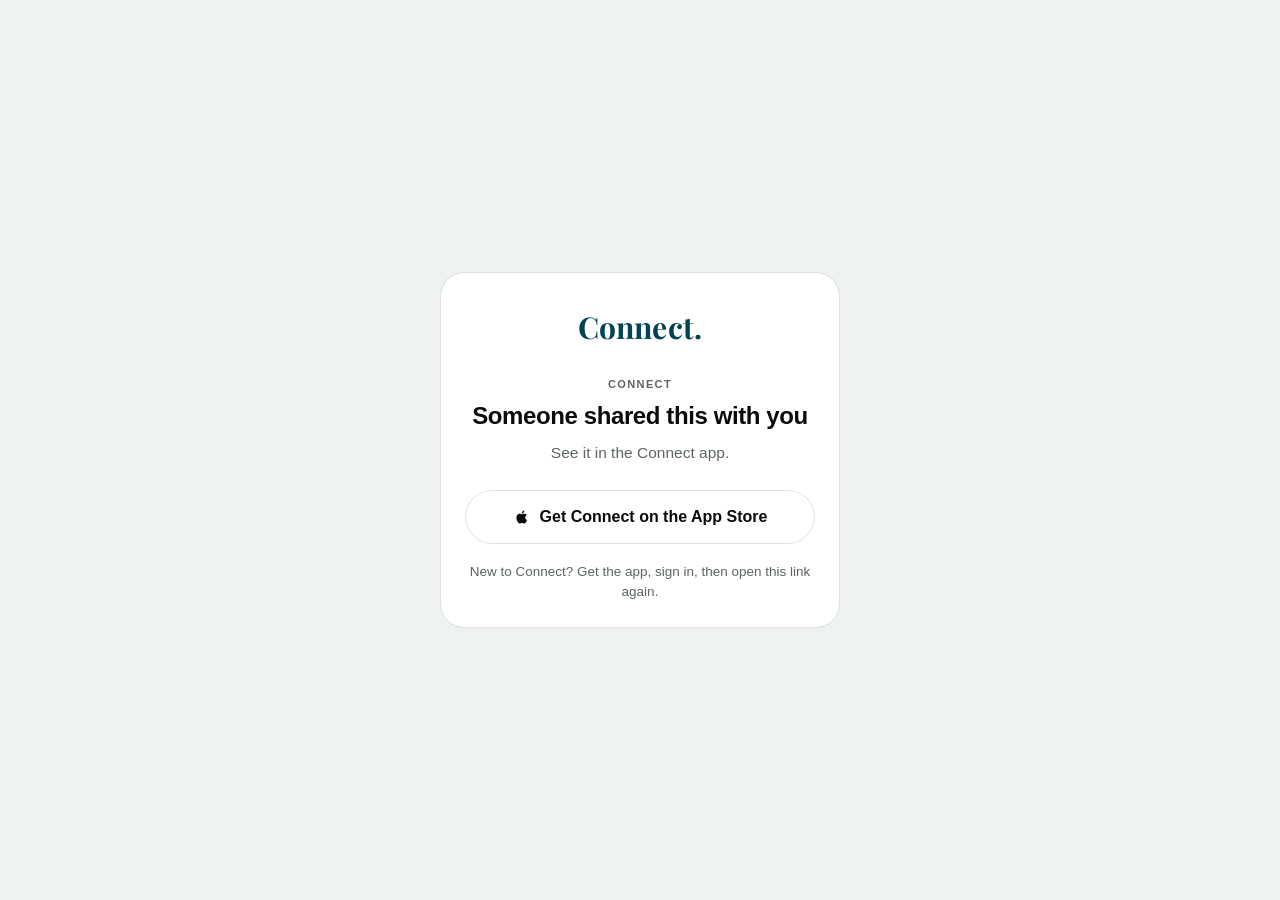
==== open/index.html @ 67c931b4 "Add open/: landing page for shared Connect links Profile QR codes and 'Share link' from the app poin" ====
<!doctype html>
<html lang="en">
<head>
<meta charset="utf-8">
<meta name="viewport" content="width=device-width, initial-scale=1, viewport-fit=cover">
<title>Connect, For Real</title>
<meta name="description" content="Someone shared this with you on Connect. Open it in the app, or get Connect on the App Store.">
<meta name="theme-color" content="#004455">
<meta name="robots" content="noindex">
<meta property="og:site_name" content="Connect, For Real">
<meta property="og:title" content="See this on Connect">
<meta property="og:description" content="Open it in Connect, or get the app on the App Store.">
<meta property="og:image" content="https://mahdisaiah.github.io/connect/images/logo.png">
<meta property="og:type" content="website">
<meta name="twitter:card" content="summary">
<meta name="apple-itunes-app" content="app-id=6782110379">
<link rel="icon" href="../images/logo.png" type="image/png">
<link rel="preconnect" href="https://fonts.googleapis.com">
<link rel="preconnect" href="https://fonts.gstatic.com" crossorigin>
<link href="https://fonts.googleapis.com/css2?family=Playfair+Display:wght@700&display=swap" rel="stylesheet">
<style>
  :root {
    --teal: #004455;
    --ink: #0b0b0c;
    --muted: #5d6466;
    --paper: #ffffff;
    --ground: #eef2f2;
    --line: rgba(0, 0, 0, 0.12);
    --button-ink: #ffffff;
  }
  @media (prefers-color-scheme: dark) {
    :root {
      --ink: #f2f4f4;
      --muted: #9aa3a5;
      --paper: #121618;
      --ground: #070a0b;
      --line: rgba(255, 255, 255, 0.14);
    }
  }
  * { box-sizing: border-box; }
  html { -webkit-text-size-adjust: 100%; }
  body {
    margin: 0;
    min-height: 100vh;
    min-height: 100dvh;
    display: flex;
    align-items: center;
    justify-content: center;
    padding: max(24px, env(safe-area-inset-top)) 16px max(24px, env(safe-area-inset-bottom));
    background: var(--ground);
    color: var(--ink);
    font-family: -apple-system, BlinkMacSystemFont, "Segoe UI", Roboto, Helvetica, Arial, sans-serif;
    line-height: 1.5;
  }
  .card {
    width: 100%;
    max-width: 400px;
    background: var(--paper);
    border: 1.2px solid var(--line);
    border-radius: 24px;
    padding: 32px 24px 24px;
    text-align: center;
  }
  .wordmark {
    font-family: "Playfair Display", Georgia, serif;
    font-weight: 700;
    font-size: 30px;
    letter-spacing: 0.2px;
    color: var(--teal);
    margin: 0 0 26px;
  }
  @media (prefers-color-scheme: dark) {
    .wordmark { color: #7fb7c4; }
  }
  .kind {
    font-size: 11px;
    font-weight: 800;
    letter-spacing: 1.4px;
    text-transform: uppercase;
    color: var(--muted);
    margin: 0 0 8px;
  }
  h1 {
    font-size: 24px;
    font-weight: 800;
    letter-spacing: -0.4px;
    line-height: 1.25;
    margin: 0 0 10px;
    overflow-wrap: anywhere;
  }
  .lead { margin: 0 0 26px; color: var(--muted); font-size: 15.5px; }
  .btn {
    display: flex;
    align-items: center;
    justify-content: center;
    gap: 9px;
    width: 100%;
    min-height: 54px;
    border-radius: 999px;
    font-size: 16px;
    font-weight: 800;
    text-decoration: none;
    border: 1.2px solid var(--line);
    color: var(--ink);
    background: transparent;
  }
  .btn + .btn { margin-top: 10px; }
  .btn.primary { background: var(--teal); border-color: var(--teal); color: var(--button-ink); }
  .btn svg { width: 18px; height: 18px; flex: none; }
  .hint { margin: 18px 0 0; font-size: 13.5px; color: var(--muted); }
  .hint[hidden] { display: none; }
  footer { margin-top: 22px; font-size: 12.5px; color: var(--muted); }
  footer a { color: inherit; }
</style>
</head>
<body>
<main class="card">
  <p class="wordmark">Connect.</p>
  <p class="kind" id="kind">Connect</p>
  <h1 id="title">Someone shared this with you</h1>
  <p class="lead" id="lead">See it in the Connect app.</p>

  <a class="btn primary" id="open" href="connect://">
    <span id="openLabel">Open in Connect</span>
  </a>
  <a class="btn" id="store" href="https://apps.apple.com/app/id6782110379">
    <svg viewBox="0 0 24 24" aria-hidden="true"><path fill="currentColor" d="M16.37 12.6c-.02-2.2 1.8-3.27 1.88-3.32-1.03-1.5-2.62-1.7-3.18-1.73-1.35-.14-2.64.8-3.33.8-.69 0-1.74-.78-2.87-.76-1.47.02-2.83.86-3.59 2.18-1.53 2.66-.39 6.59 1.1 8.75.73 1.05 1.6 2.24 2.73 2.2 1.1-.05 1.51-.71 2.84-.71 1.32 0 1.7.71 2.86.69 1.18-.02 1.93-1.07 2.65-2.13.84-1.22 1.18-2.4 1.2-2.46-.03-.01-2.3-.88-2.33-3.5zM14.2 6.13c.6-.73 1.01-1.75.9-2.76-.87.04-1.92.58-2.54 1.31-.56.64-1.05 1.67-.92 2.66.97.08 1.96-.49 2.56-1.21z"/></svg>
    <span id="storeLabel">Get Connect on the App Store</span>
  </a>
  <p class="hint" id="hint">New to Connect? Get the app, sign in, then open this link again.</p>
  <p class="hint" id="android" hidden>Connect for Android is coming soon on Google Play.</p>
</main>

<script>
(function () {
  // Flip to true once the Play Store listing is live.
  var PLAY_LIVE = false;
  var PLAY_URL = "https://play.google.com/store/apps/details?id=com.getconnect.app";

  var fr = /^fr\b/i.test(navigator.language || "");
  var text = fr ? {
    kindProfile: "Profil",
    kindPost: "Publication",
    profileTitle: "{name} est sur Connect",
    profileLead: "Ouvre son profil dans l'app pour le suivre et lui écrire.",
    postTitle: "On t'a partagé une publication",
    postLead: "Ouvre-la dans Connect pour la voir, réagir et commenter.",
    plainTitle: "On t'a partagé quelque chose",
    plainLead: "Ouvre-le dans l'app Connect.",
    open: "Ouvrir dans Connect",
    store: "Télécharger Connect sur l'App Store",
    play: "Télécharger Connect sur Google Play",
    hint: "Nouveau sur Connect ? Télécharge l'app, connecte-toi, puis rouvre ce lien.",
    android: "Connect arrive bientôt sur Google Play."
  } : {
    kindProfile: "Profile",
    kindPost: "Post",
    profileTitle: "{name} is on Connect",
    profileLead: "Open their profile in the app to follow and message them.",
    postTitle: "Someone shared a post with you",
    postLead: "Open it in Connect to see it, react and comment.",
    plainTitle: "Someone shared this with you",
    plainLead: "See it in the Connect app.",
    open: "Open in Connect",
    store: "Get Connect on the App Store",
    play: "Get Connect on Google Play",
    hint: "New to Connect? Get the app, sign in, then open this link again.",
    android: "Connect for Android is coming soon on Google Play."
  };
  if (fr) document.documentElement.lang = "fr";

  var q = new URLSearchParams(location.search);
  var username = (q.get("u") || "").replace(/^@/, "").trim();
  var userId = (q.get("id") || "").trim();
  var postId = (q.get("p") || "").trim();
  var uuid = /^[0-9a-f]{8}-[0-9a-f]{4}-[0-9a-f]{4}-[0-9a-f]{4}-[0-9a-f]{12}$/i;
  var handle = /^[A-Za-z0-9._]{1,40}$/;

  var $ = function (id) { return document.getElementById(id); };
  var deep = null;

  if (uuid.test(postId)) {
    deep = "connect://post?id=" + encodeURIComponent(postId);
    $("kind").textContent = text.kindPost;
    $("title").textContent = text.postTitle;
    $("lead").textContent = text.postLead;
  } else if (handle.test(username) || uuid.test(userId)) {
    deep = handle.test(username)
      ? "connect://profile?username=" + encodeURIComponent(username)
      : "connect://profile?userId=" + encodeURIComponent(userId);
    $("kind").textContent = text.kindProfile;
    $("title").textContent = text.profileTitle.replace(
      "{name}", handle.test(username) ? "@" + username : (fr ? "Quelqu'un" : "Someone"));
    $("lead").textContent = text.profileLead;
  } else {
    $("kind").textContent = "Connect";
    $("title").textContent = text.plainTitle;
    $("lead").textContent = text.plainLead;
  }

  $("openLabel").textContent = text.open;
  $("storeLabel").textContent = text.store;
  $("hint").textContent = text.hint;
  $("android").textContent = text.android;
  document.title = $("title").textContent + " · Connect";

  if (deep) {
    $("open").setAttribute("href", deep);
  } else {
    $("open").remove();
  }

  var isAndroid = /android/i.test(navigator.userAgent || "");
  if (isAndroid) {
    if (PLAY_LIVE) {
      $("store").setAttribute("href", PLAY_URL);
      $("storeLabel").textContent = text.play;
      $("store").querySelector("svg").remove();
    } else {
      $("store").remove();
      $("hint").hidden = true;
      $("android").hidden = false;
    }
  }
})();
</script>
</body>
</html>
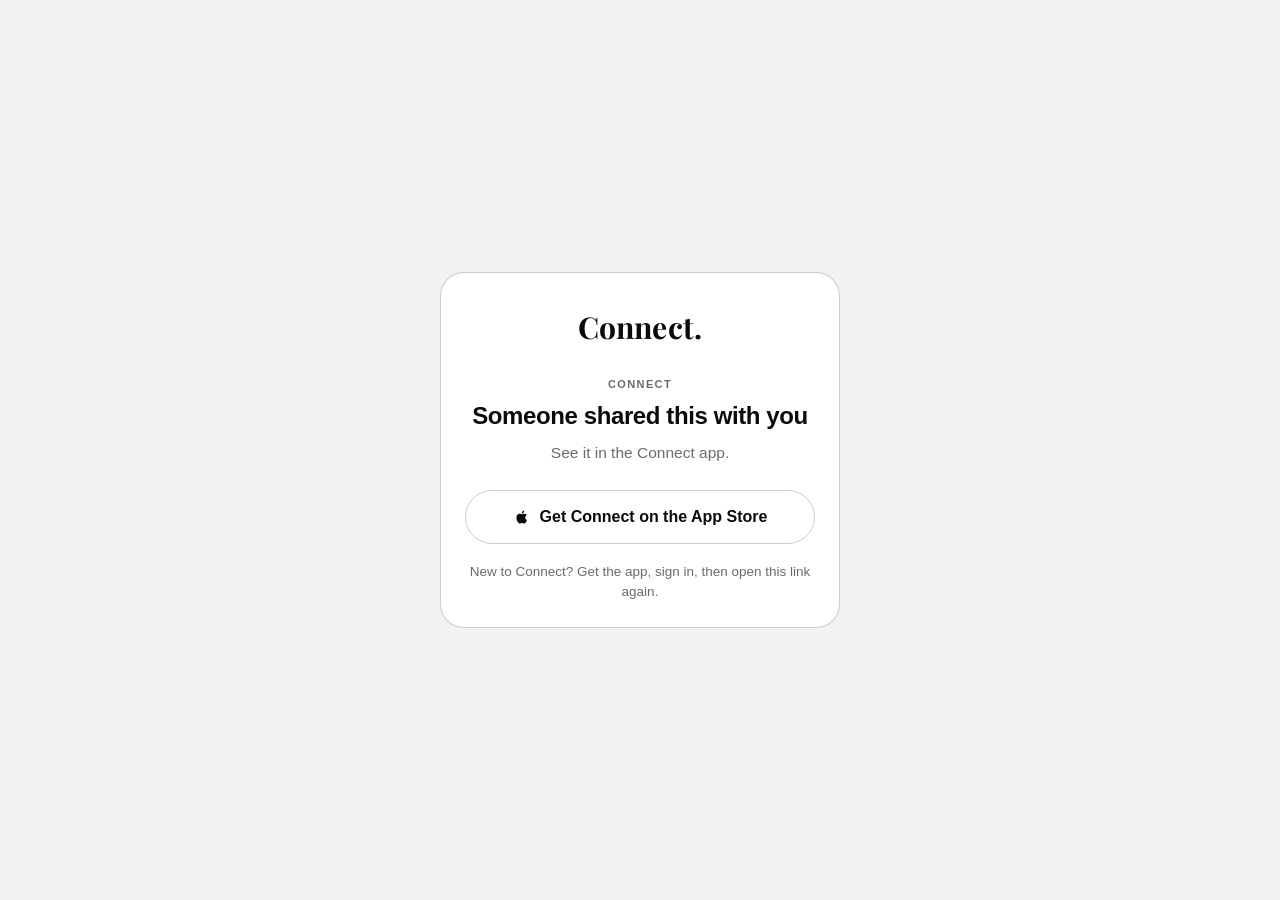
==== commit 4027e2e3: "open/: black, white and grey like the app Co-Authored-By: Claude Opus 5.5 <noreply@anthropic.com>" ====
--- a/open/index.html
+++ b/open/index.html
@@ -5,7 +5,7 @@
 <meta name="viewport" content="width=device-width, initial-scale=1, viewport-fit=cover">
 <title>Connect, For Real</title>
 <meta name="description" content="Someone shared this with you on Connect. Open it in the app, or get Connect on the App Store.">
-<meta name="theme-color" content="#004455">
+<meta name="theme-color" content="#000000">
 <meta name="robots" content="noindex">
 <meta property="og:site_name" content="Connect, For Real">
 <meta property="og:title" content="See this on Connect">
@@ -20,21 +20,23 @@
 <link href="https://fonts.googleapis.com/css2?family=Playfair+Display:wght@700&display=swap" rel="stylesheet">
 <style>
   :root {
-    --teal: #004455;
     --ink: #0b0b0c;
-    --muted: #5d6466;
+    --muted: #6b6b6b;
     --paper: #ffffff;
-    --ground: #eef2f2;
-    --line: rgba(0, 0, 0, 0.12);
-    --button-ink: #ffffff;
+    --ground: #f2f2f2;
+    --line: rgba(0, 0, 0, 0.20);
+    --solid: #0b0b0c;
+    --on-solid: #ffffff;
   }
   @media (prefers-color-scheme: dark) {
     :root {
-      --ink: #f2f4f4;
-      --muted: #9aa3a5;
-      --paper: #121618;
-      --ground: #070a0b;
-      --line: rgba(255, 255, 255, 0.14);
+      --ink: #f2f2f2;
+      --muted: #9a9a9a;
+      --paper: #141414;
+      --ground: #000000;
+      --line: rgba(255, 255, 255, 0.20);
+      --solid: #f2f2f2;
+      --on-solid: #0b0b0c;
     }
   }
   * { box-sizing: border-box; }
@@ -66,11 +68,8 @@
     font-weight: 700;
     font-size: 30px;
     letter-spacing: 0.2px;
-    color: var(--teal);
+    color: var(--ink);
     margin: 0 0 26px;
-  }
-  @media (prefers-color-scheme: dark) {
-    .wordmark { color: #7fb7c4; }
   }
   .kind {
     font-size: 11px;
@@ -105,7 +104,7 @@
     background: transparent;
   }
   .btn + .btn { margin-top: 10px; }
-  .btn.primary { background: var(--teal); border-color: var(--teal); color: var(--button-ink); }
+  .btn.primary { background: var(--solid); border-color: var(--solid); color: var(--on-solid); }
   .btn svg { width: 18px; height: 18px; flex: none; }
   .hint { margin: 18px 0 0; font-size: 13.5px; color: var(--muted); }
   .hint[hidden] { display: none; }
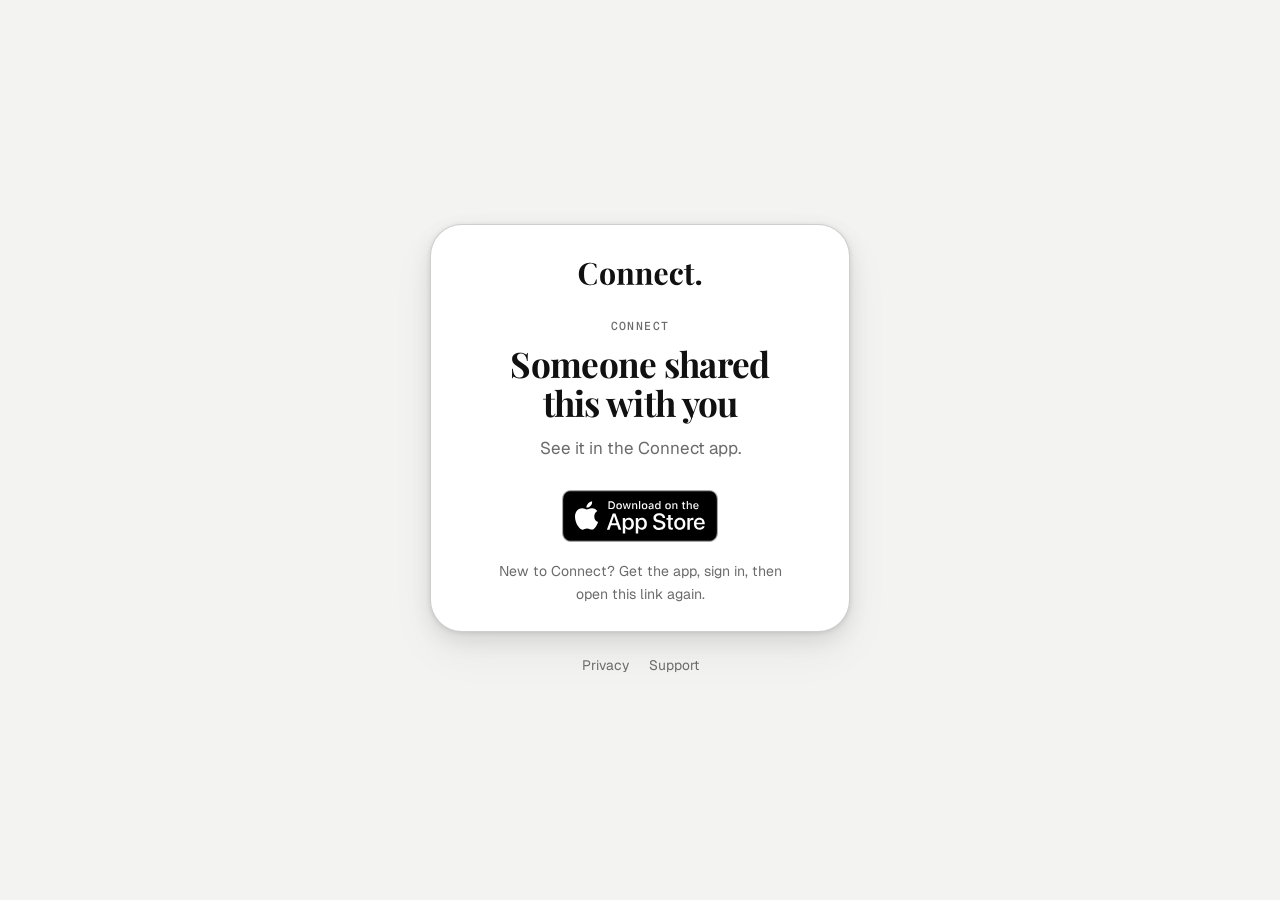
==== commit 9d6d6def: "Redesign privacy, support and shared-link pages in the Connect site style Same tokens, type and part" ====
--- a/open/index.html
+++ b/open/index.html
@@ -5,7 +5,8 @@
 <meta name="viewport" content="width=device-width, initial-scale=1, viewport-fit=cover">
 <title>Connect, For Real</title>
 <meta name="description" content="Someone shared this with you on Connect. Open it in the app, or get Connect on the App Store.">
-<meta name="theme-color" content="#000000">
+<meta name="theme-color" content="#F3F3F2" media="(prefers-color-scheme: light)">
+<meta name="theme-color" content="#0A0A0A" media="(prefers-color-scheme: dark)">
 <meta name="robots" content="noindex">
 <meta property="og:site_name" content="Connect, For Real">
 <meta property="og:title" content="See this on Connect">
@@ -14,120 +15,28 @@
 <meta property="og:type" content="website">
 <meta name="twitter:card" content="summary">
 <meta name="apple-itunes-app" content="app-id=6782110379">
-<link rel="icon" href="../images/logo.png" type="image/png">
+<link rel="icon" href="../assets/favicon.svg" type="image/svg+xml">
+<link rel="apple-touch-icon" href="../images/logo.png">
 <link rel="preconnect" href="https://fonts.googleapis.com">
 <link rel="preconnect" href="https://fonts.gstatic.com" crossorigin>
-<link href="https://fonts.googleapis.com/css2?family=Playfair+Display:wght@700&display=swap" rel="stylesheet">
-<style>
-  :root {
-    --ink: #0b0b0c;
-    --muted: #6b6b6b;
-    --paper: #ffffff;
-    --ground: #f2f2f2;
-    --line: rgba(0, 0, 0, 0.20);
-    --solid: #0b0b0c;
-    --on-solid: #ffffff;
-  }
-  @media (prefers-color-scheme: dark) {
-    :root {
-      --ink: #f2f2f2;
-      --muted: #9a9a9a;
-      --paper: #141414;
-      --ground: #000000;
-      --line: rgba(255, 255, 255, 0.20);
-      --solid: #f2f2f2;
-      --on-solid: #0b0b0c;
-    }
-  }
-  * { box-sizing: border-box; }
-  html { -webkit-text-size-adjust: 100%; }
-  body {
-    margin: 0;
-    min-height: 100vh;
-    min-height: 100dvh;
-    display: flex;
-    align-items: center;
-    justify-content: center;
-    padding: max(24px, env(safe-area-inset-top)) 16px max(24px, env(safe-area-inset-bottom));
-    background: var(--ground);
-    color: var(--ink);
-    font-family: -apple-system, BlinkMacSystemFont, "Segoe UI", Roboto, Helvetica, Arial, sans-serif;
-    line-height: 1.5;
-  }
-  .card {
-    width: 100%;
-    max-width: 400px;
-    background: var(--paper);
-    border: 1.2px solid var(--line);
-    border-radius: 24px;
-    padding: 32px 24px 24px;
-    text-align: center;
-  }
-  .wordmark {
-    font-family: "Playfair Display", Georgia, serif;
-    font-weight: 700;
-    font-size: 30px;
-    letter-spacing: 0.2px;
-    color: var(--ink);
-    margin: 0 0 26px;
-  }
-  .kind {
-    font-size: 11px;
-    font-weight: 800;
-    letter-spacing: 1.4px;
-    text-transform: uppercase;
-    color: var(--muted);
-    margin: 0 0 8px;
-  }
-  h1 {
-    font-size: 24px;
-    font-weight: 800;
-    letter-spacing: -0.4px;
-    line-height: 1.25;
-    margin: 0 0 10px;
-    overflow-wrap: anywhere;
-  }
-  .lead { margin: 0 0 26px; color: var(--muted); font-size: 15.5px; }
-  .btn {
-    display: flex;
-    align-items: center;
-    justify-content: center;
-    gap: 9px;
-    width: 100%;
-    min-height: 54px;
-    border-radius: 999px;
-    font-size: 16px;
-    font-weight: 800;
-    text-decoration: none;
-    border: 1.2px solid var(--line);
-    color: var(--ink);
-    background: transparent;
-  }
-  .btn + .btn { margin-top: 10px; }
-  .btn.primary { background: var(--solid); border-color: var(--solid); color: var(--on-solid); }
-  .btn svg { width: 18px; height: 18px; flex: none; }
-  .hint { margin: 18px 0 0; font-size: 13.5px; color: var(--muted); }
-  .hint[hidden] { display: none; }
-  footer { margin-top: 22px; font-size: 12.5px; color: var(--muted); }
-  footer a { color: inherit; }
-</style>
+<link href="https://fonts.googleapis.com/css2?family=Geist:wght@400;500;600&family=Geist+Mono:wght@400;500&family=Playfair+Display:ital,wght@0,700;1,700&display=swap" rel="stylesheet">
+<link rel="stylesheet" href="../assets/connect.css">
 </head>
 <body>
-<main class="card">
-  <p class="wordmark">Connect.</p>
-  <p class="kind" id="kind">Connect</p>
-  <h1 id="title">Someone shared this with you</h1>
-  <p class="lead" id="lead">See it in the Connect app.</p>
-
-  <a class="btn primary" id="open" href="connect://">
-    <span id="openLabel">Open in Connect</span>
-  </a>
-  <a class="btn" id="store" href="https://apps.apple.com/app/id6782110379">
-    <svg viewBox="0 0 24 24" aria-hidden="true"><path fill="currentColor" d="M16.37 12.6c-.02-2.2 1.8-3.27 1.88-3.32-1.03-1.5-2.62-1.7-3.18-1.73-1.35-.14-2.64.8-3.33.8-.69 0-1.74-.78-2.87-.76-1.47.02-2.83.86-3.59 2.18-1.53 2.66-.39 6.59 1.1 8.75.73 1.05 1.6 2.24 2.73 2.2 1.1-.05 1.51-.71 2.84-.71 1.32 0 1.7.71 2.86.69 1.18-.02 1.93-1.07 2.65-2.13.84-1.22 1.18-2.4 1.2-2.46-.03-.01-2.3-.88-2.33-3.5zM14.2 6.13c.6-.73 1.01-1.75.9-2.76-.87.04-1.92.58-2.54 1.31-.56.64-1.05 1.67-.92 2.66.97.08 1.96-.49 2.56-1.21z"/></svg>
-    <span id="storeLabel">Get Connect on the App Store</span>
-  </a>
-  <p class="hint" id="hint">New to Connect? Get the app, sign in, then open this link again.</p>
-  <p class="hint" id="android" hidden>Connect for Android is coming soon on Google Play.</p>
+<main class="share">
+  <div class="share__card">
+    <a class="share__wm" href="https://getconnectapp.github.io/" aria-label="Connect"><svg viewBox="0 0 4150.5 856"><use href="../assets/sprite.svg#wm"/></svg></a>
+    <p class="label share__kind" id="kind">Connect</p>
+    <h1 id="title">Someone shared this with you</h1>
+    <p class="share__lead" id="lead">See it in the Connect app.</p>
+    <div class="share__acts">
+      <a class="btn btn--ink" id="open" href="connect://"><span id="openLabel">Open in Connect</span></a>
+      <a class="badge" id="store" href="https://apps.apple.com/app/id6782110379"><img data-badge src="../assets/appstore-black-en-us.svg" alt="Download on the App Store" width="156" height="52"></a>
+    </div>
+    <p class="share__hint" id="hint">New to Connect? Get the app, sign in, then open this link again.</p>
+    <p class="share__hint" id="android" hidden>Connect for Android is coming soon on Google Play.</p>
+  </div>
+  <nav class="share__foot" aria-label="Legal"><a href="../privacy.html" id="privacy">Privacy</a><a href="../support.html" id="support">Support</a></nav>
 </main>
 
 <script>
@@ -166,7 +75,7 @@
     hint: "New to Connect? Get the app, sign in, then open this link again.",
     android: "Connect for Android is coming soon on Google Play."
   };
-  if (fr) document.documentElement.lang = "fr";
+  document.documentElement.lang = fr ? "fr" : "en";
 
   var q = new URLSearchParams(location.search);
   var username = (q.get("u") || "").replace(/^@/, "").trim();
@@ -198,10 +107,9 @@
   }
 
   $("openLabel").textContent = text.open;
-  $("storeLabel").textContent = text.store;
   $("hint").textContent = text.hint;
   $("android").textContent = text.android;
-  document.title = $("title").textContent + " · Connect";
+  document.title = $("title").textContent;
 
   if (deep) {
     $("open").setAttribute("href", deep);
@@ -213,14 +121,25 @@
   if (isAndroid) {
     if (PLAY_LIVE) {
       $("store").setAttribute("href", PLAY_URL);
-      $("storeLabel").textContent = text.play;
-      $("store").querySelector("svg").remove();
+      $("store").className = "btn btn--lg";
+      $("store").textContent = text.play;
     } else {
       $("store").remove();
       $("hint").hidden = true;
       $("android").hidden = false;
     }
   }
+  var dark = window.matchMedia("(prefers-color-scheme: dark)");
+  function badge() {
+    var img = document.querySelector("[data-badge]");
+    if (!img) return;
+    img.src = "../assets/appstore-" + (dark.matches ? "white" : "black") + "-" + (fr ? "fr-fr" : "en-us") + ".svg";
+    img.alt = text.store;
+  }
+  badge();
+  if (dark.addEventListener) dark.addEventListener("change", badge);
+  $("privacy").textContent = fr ? "Confidentialité" : "Privacy";
+  $("support").textContent = fr ? "Aide" : "Support";
 })();
 </script>
 </body>
--- a/assets/connect.css
+++ b/assets/connect.css
@@ -0,0 +1,166 @@
+/* Connect, For Real · legal, support and shared-link pages.
+   Same tokens, type and parts as getconnectapp.github.io. */
+:root {
+  --ground: #F3F3F2; --card: #FFFFFF; --ink: #111111; --ink-2: #2E2E2E;
+  --muted: #6B6B6B; --faint: #A3A3A3;
+  --line: rgba(17,17,17,.20); --line-soft: rgba(17,17,17,.08);
+  --inverse: #111111; --on-inverse: #FAFAFA;
+  --glass: rgba(255,255,255,.70); --glass-edge: rgba(255,255,255,.78);
+  --shadow: 0 1px 5px rgba(0,0,0,.11), 0 8px 22px rgba(0,0,0,.09), 0 20px 46px rgba(0,0,0,.05);
+  --f-display: "Playfair Display", "Didot", "Bodoni 72", Georgia, serif;
+  --f-body: "Geist", system-ui, -apple-system, "Segoe UI", Roboto, sans-serif;
+  --f-mono: "Geist Mono", ui-monospace, "SF Mono", Menlo, monospace;
+  --ease: cubic-bezier(.2,.8,.2,1);
+  color-scheme: light;
+}
+@media (prefers-color-scheme: dark) {
+  :root {
+    --ground: #0A0A0A; --card: #161616; --ink: #F1F1F1; --ink-2: #D6D6D6;
+    --muted: #9A9A9A; --faint: #5E5E5E;
+    --line: rgba(255,255,255,.18); --line-soft: rgba(255,255,255,.07);
+    --inverse: #F1F1F1; --on-inverse: #111111;
+    --glass: rgba(30,30,30,.66); --glass-edge: rgba(255,255,255,.10);
+    --shadow: 0 1px 5px rgba(0,0,0,.5), 0 8px 22px rgba(0,0,0,.35), 0 20px 46px rgba(0,0,0,.25);
+    color-scheme: dark;
+  }
+}
+
+*, *::before, *::after { box-sizing: border-box; }
+html { overflow-x: clip; -webkit-text-size-adjust: 100%; scroll-behavior: smooth; }
+body { margin: 0; background: var(--ground); color: var(--ink); font-family: var(--f-body); font-size: 1.0625rem; line-height: 1.6; -webkit-font-smoothing: antialiased; }
+h1, h2, h3, p { margin: 0; }
+h1, h2, h3 { text-wrap: balance; }
+p, li { text-wrap: pretty; }
+a { color: inherit; }
+ul { list-style: none; margin: 0; padding: 0; }
+button { font: inherit; color: inherit; background: none; border: 0; padding: 0; cursor: pointer; }
+:focus-visible { outline: 2px solid var(--ink); outline-offset: 3px; border-radius: 12px; }
+::selection { background: var(--ink); color: var(--ground); }
+svg.i { width: 1em; height: 1em; flex: none; fill: currentColor; }
+.wrap { max-width: 1240px; margin-inline: auto; padding-inline: clamp(16px, 4vw, 40px); }
+.label { font-family: var(--f-mono); font-size: .72rem; letter-spacing: .12em; text-transform: uppercase; color: var(--muted); font-weight: 500; }
+.display { font-family: var(--f-display); font-weight: 700; letter-spacing: -.022em; line-height: 1.02; }
+.display em { font-style: italic; }
+[hidden] { display: none !important; }
+section, h2 { scroll-margin-top: 100px; }
+
+/* nav */
+.nav { position: fixed; z-index: 50; left: 0; right: 0; top: calc(env(safe-area-inset-top, 0px) + 14px); padding-inline: 12px; pointer-events: none; transition: transform .5s var(--ease); }
+.nav.is-hidden { transform: translateY(calc(-100% - 70px)); }
+.nav__bar { pointer-events: auto; max-width: 1120px; margin-inline: auto; height: 56px; border-radius: 28px; display: flex; align-items: center; gap: 6px; padding: 0 8px 0 22px;
+  background: var(--glass); -webkit-backdrop-filter: blur(18px) saturate(1.5); backdrop-filter: blur(18px) saturate(1.5); border: 1px solid var(--glass-edge); box-shadow: var(--shadow); }
+.wm { display: flex; align-items: center; color: var(--ink); margin-right: auto; }
+.wm svg { height: 21px; width: auto; fill: currentColor; }
+.nav__links { display: flex; gap: 2px; }
+.nav__links a { font-size: .92rem; text-decoration: none; color: var(--muted); padding: 8px 13px; border-radius: 18px; transition: color .2s, background .2s; }
+.nav__links a:hover, .nav__links a[aria-current="page"] { color: var(--ink); background: var(--line-soft); }
+.seg { position: relative; display: inline-grid; grid-auto-flow: column; grid-auto-columns: 1fr; background: var(--line-soft); border-radius: 999px; padding: 3px; }
+.seg__pill { position: absolute; top: 3px; bottom: 3px; left: 3px; width: calc((100% - 6px) / 2); border-radius: 999px; background: var(--inverse); transition: transform .32s var(--ease); }
+.seg button { position: relative; z-index: 1; padding: 6px 12px; font-size: .8rem; font-weight: 500; color: var(--muted); transition: color .25s; border-radius: 999px; }
+.seg button[aria-pressed="true"] { color: var(--on-inverse); }
+.btn { display: inline-flex; align-items: center; justify-content: center; gap: 10px; text-decoration: none; border-radius: 999px; font-weight: 500; white-space: nowrap; transition: background .2s, border-color .2s; border: 1.2px solid var(--line); }
+.btn:hover { border-color: var(--ink); }
+.btn--ink { background: var(--inverse); color: var(--on-inverse); border-color: var(--inverse); }
+.btn--sm { height: 40px; padding: 0 18px; font-size: .9rem; }
+.btn--lg { height: 54px; padding: 0 24px; font-size: 1rem; }
+.btn svg.i { width: 18px; height: 18px; }
+.badge { display: inline-flex; border-radius: 12px; }
+.badge img { height: 52px; width: auto; display: block; }
+
+/* page hero */
+.hero { padding-top: calc(env(safe-area-inset-top, 0px) + 150px); padding-bottom: clamp(40px, 6vw, 72px); display: flex; flex-direction: column; gap: 20px; }
+.hero h1 { font-size: clamp(3rem, 7vw, 6rem); }
+.hero .lead { font-size: 1.18rem; line-height: 1.55; color: var(--ink-2); max-width: 46ch; }
+.updated { display: inline-flex; align-self: flex-start; align-items: center; gap: 8px; padding: 7px 14px; border-radius: 999px; border: 1.2px solid var(--line); font-size: .88rem; color: var(--ink-2); }
+.updated::before { content: ""; width: 6px; height: 6px; transform: rotate(45deg); background: var(--ink); }
+
+/* reading layout with an index */
+.doc { display: grid; grid-template-columns: 240px minmax(0, 1fr); gap: clamp(32px, 6vw, 88px); align-items: start; padding-bottom: clamp(80px, 10vw, 140px); }
+.toc { position: sticky; top: 100px; display: flex; flex-direction: column; gap: 14px; }
+.toc ol { list-style: none; margin: 0; padding: 0; display: flex; flex-direction: column; border-left: 1.2px solid var(--line-soft); }
+.toc a { display: block; padding: 6px 0 6px 16px; margin-left: -1.2px; border-left: 1.2px solid transparent; font-size: .9rem; line-height: 1.35; color: var(--muted); text-decoration: none; transition: color .2s, border-color .2s; }
+.toc a:hover { color: var(--ink); }
+.toc a.is-on { color: var(--ink); border-left-color: var(--ink); font-weight: 500; }
+.toc__m { display: none; }
+.prose { max-width: 70ch; display: flex; flex-direction: column; gap: clamp(44px, 6vw, 64px); }
+.prose section { display: flex; flex-direction: column; gap: 14px; }
+.prose h2 { font-family: var(--f-display); font-weight: 700; font-size: clamp(1.7rem, 2.8vw, 2.3rem); line-height: 1.1; letter-spacing: -.02em; margin-bottom: 4px; }
+.prose p { color: var(--ink-2); }
+.prose ul { display: flex; flex-direction: column; gap: 10px; margin-top: 4px; }
+.prose li { position: relative; padding-left: 24px; color: var(--ink-2); }
+.prose li::before { content: ""; position: absolute; left: 2px; top: .66em; width: 6px; height: 6px; transform: rotate(45deg); background: var(--ink); }
+.prose li b { color: var(--ink); font-weight: 600; }
+.prose a { text-decoration-thickness: 1.2px; text-underline-offset: 3px; }
+.short { background: var(--card); border: 1.2px solid var(--line); border-radius: 24px; padding: clamp(22px, 3.4vw, 36px); box-shadow: var(--shadow); }
+.short h2 { font-size: clamp(1.5rem, 2.4vw, 1.9rem); }
+
+/* support */
+.help { padding-bottom: clamp(80px, 10vw, 140px); display: flex; flex-direction: column; gap: 16px; }
+.contact { display: grid; grid-template-columns: minmax(0, 1fr) auto; gap: 28px; align-items: end; padding: clamp(26px, 5vw, 56px); border-radius: 36px; background: var(--card); border: 1.2px solid var(--line); box-shadow: var(--shadow); }
+.contact h2 { font-family: var(--f-display); font-size: clamp(2rem, 4vw, 3.2rem); line-height: 1.05; letter-spacing: -.02em; }
+.contact p { color: var(--muted); margin-top: 12px; max-width: 46ch; }
+.contact__cta { display: flex; flex-direction: column; align-items: flex-end; gap: 10px; }
+.mail { display: inline-flex; align-items: center; gap: 4px; padding: 4px 4px 4px 16px; border-radius: 999px; border: 1.2px solid var(--line); font-size: .92rem; color: var(--ink-2); }
+.mail button { width: 36px; height: 36px; border-radius: 50%; display: grid; place-items: center; transition: background .2s; }
+.mail button:hover { background: var(--line-soft); }
+.mail .i { width: 16px; height: 16px; }
+.mail .i--ok { display: none; }
+.mail.is-copied .i--copy { display: none; }
+.mail.is-copied .i--ok { display: block; }
+.topics { display: grid; grid-template-columns: repeat(2, minmax(0, 1fr)); gap: 16px; }
+.topic { background: var(--card); border: 1.2px solid var(--line); border-radius: 24px; padding: clamp(22px, 3vw, 32px); display: flex; flex-direction: column; gap: 12px; }
+.topic__ico { width: 44px; height: 44px; border-radius: 14px; background: var(--line-soft); display: grid; place-items: center; }
+.topic__ico .i { width: 22px; height: 22px; }
+.topic h2 { font-family: var(--f-display); font-size: 1.6rem; line-height: 1.12; letter-spacing: -.015em; }
+.topic p { color: var(--muted); }
+.topic ul { display: flex; flex-direction: column; gap: 9px; }
+.topic li { position: relative; padding-left: 22px; color: var(--ink-2); font-size: .98rem; line-height: 1.5; }
+.topic li::before { content: ""; position: absolute; left: 2px; top: .62em; width: 6px; height: 6px; transform: rotate(45deg); background: var(--ink); }
+.topic li b { color: var(--ink); font-weight: 600; }
+.topic--wide { grid-column: 1 / -1; flex-direction: row; align-items: center; justify-content: space-between; gap: 20px; flex-wrap: wrap; }
+.topic--wide > div { display: flex; flex-direction: column; gap: 8px; }
+
+/* footer */
+footer { border-top: 1.2px solid var(--line); }
+.foot { display: flex; justify-content: space-between; gap: 18px 24px; flex-wrap: wrap; padding-block: 28px calc(48px + env(safe-area-inset-bottom, 0px)); color: var(--muted); font-size: .9rem; }
+.foot nav { display: flex; gap: 22px; flex-wrap: wrap; }
+.foot a { text-decoration: none; }
+.foot a:hover { color: var(--ink); }
+
+/* shared-link page */
+.share { min-height: 100vh; min-height: 100svh; display: flex; flex-direction: column; align-items: center; justify-content: center; gap: 22px; padding: max(28px, env(safe-area-inset-top)) 16px max(28px, env(safe-area-inset-bottom)); }
+.share__card { width: 100%; max-width: 420px; background: var(--card); border: 1.2px solid var(--line); border-radius: 32px; box-shadow: var(--shadow); padding: 36px 26px 26px; text-align: center; display: flex; flex-direction: column; align-items: center; }
+.share__wm { color: var(--ink); margin-bottom: 30px; }
+.share__wm svg { height: 26px; width: auto; fill: currentColor; display: block; }
+.share__kind { margin-bottom: 10px; }
+.share h1 { font-family: var(--f-display); font-weight: 700; font-size: clamp(1.8rem, 7vw, 2.2rem); line-height: 1.1; letter-spacing: -.02em; overflow-wrap: anywhere; }
+.share__lead { color: var(--muted); margin: 12px 0 28px; max-width: 32ch; }
+.share__acts { width: 100%; display: flex; flex-direction: column; align-items: center; gap: 12px; }
+.share__acts .btn--ink { width: 100%; height: 54px; font-size: 1rem; }
+.share__hint { margin-top: 18px; font-size: .88rem; color: var(--muted); max-width: 32ch; }
+.share__foot { display: flex; gap: 20px; font-size: .86rem; color: var(--muted); }
+.share__foot a { text-decoration: none; }
+.share__foot a:hover { color: var(--ink); }
+
+@media (max-width: 900px) {
+  .nav__links { display: none; }
+  .doc { grid-template-columns: minmax(0, 1fr); }
+  .toc { display: none; }
+  .toc__m { display: block; border: 1.2px solid var(--line); border-radius: 20px; background: var(--card); margin-bottom: 8px; }
+  .toc__m summary { list-style: none; cursor: pointer; padding: 14px 18px; display: flex; justify-content: space-between; align-items: center; font-weight: 500; }
+  .toc__m summary::-webkit-details-marker { display: none; }
+  .toc__m summary .i { transition: transform .3s var(--ease); }
+  .toc__m[open] summary .i { transform: rotate(90deg); }
+  .toc__m ol { list-style: none; margin: 0; padding: 0 18px 14px; display: flex; flex-direction: column; }
+  .toc__m a { display: block; padding: 7px 0; color: var(--muted); text-decoration: none; font-size: .95rem; border-top: 1.2px solid var(--line-soft); }
+  .contact { grid-template-columns: minmax(0, 1fr); }
+  .contact__cta { align-items: stretch; }
+  .topics { grid-template-columns: minmax(0, 1fr); }
+}
+@media (max-width: 520px) {
+  .nav__bar { padding-left: 16px; }
+  .wm svg { height: 18px; }
+  .nav .btn--sm { padding: 0 14px; }
+  .contact .btn--lg { width: 100%; }
+}
+@media (prefers-reduced-motion: reduce) { html { scroll-behavior: auto; } * { transition-duration: .01ms !important; } }
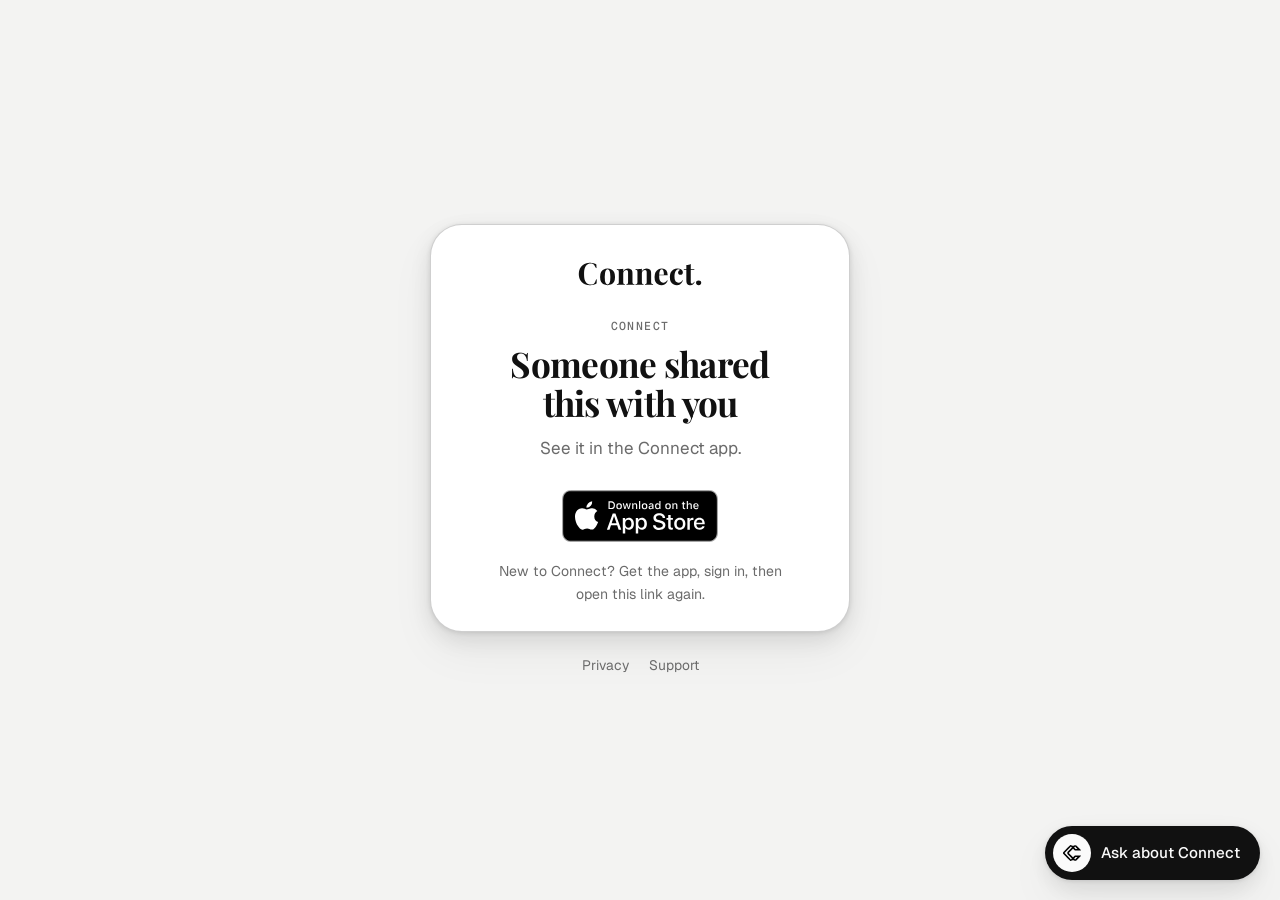
==== commit 4b75f955: "Add the Connect guide to Privacy, Support and shared-link pages Same guide as getconnectapp.github.i" ====
--- a/open/index.html
+++ b/open/index.html
@@ -1,5 +1,5 @@
 <!doctype html>
-<html lang="en">
+<html lang="en" data-base="../" data-guide="open">
 <head>
 <meta charset="utf-8">
 <meta name="viewport" content="width=device-width, initial-scale=1, viewport-fit=cover">
@@ -142,5 +142,6 @@
   $("support").textContent = fr ? "Aide" : "Support";
 })();
 </script>
+<script src="../assets/guide.js"></script>
 </body>
 </html>
--- a/assets/connect.css
+++ b/assets/connect.css
@@ -164,3 +164,49 @@
   .contact .btn--lg { width: 100%; }
 }
 @media (prefers-reduced-motion: reduce) { html { scroll-behavior: auto; } * { transition-duration: .01ms !important; } }
+
+/* ---------- guide (same as getconnectapp.github.io) ---------- */
+:root{--fill:#E8E8E7;--fill-2:#F3F3F2}@media (prefers-color-scheme:dark){:root{--fill:#222222;--fill-2:#2E2E2E}}
+.g-launch{position:fixed;z-index:60;right:20px;bottom:calc(env(safe-area-inset-bottom,0px) + 20px);display:flex;align-items:center;gap:10px;height:54px;padding:0 20px 0 8px;border-radius:27px;background:var(--inverse);color:var(--on-inverse);box-shadow:var(--shadow);font-weight:500;font-size:.95rem;transition:opacity .2s,transform .5s var(--ease)}
+.g-launch .mk{width:38px;height:38px;border-radius:50%;background:var(--on-inverse);color:var(--inverse);display:grid;place-items:center}
+.g-launch .mk svg{width:22px;height:22px}
+.g-launch[data-dot="1"]::after{content:"";position:absolute;top:6px;left:36px;width:10px;height:10px;border-radius:50%;background:var(--on-inverse);border:2px solid var(--inverse)}
+.g-launch.is-hidden{opacity:0;transform:scale(.9);pointer-events:none}
+.guide[hidden]{display:none}
+.guide{position:fixed;z-index:70;right:20px;bottom:calc(env(safe-area-inset-bottom,0px) + 20px);width:min(410px,calc(100vw - 32px));height:min(640px,calc(100vh - 120px));display:flex;flex-direction:column;border-radius:28px;background:var(--card);border:1.2px solid var(--line);box-shadow:0 2px 8px rgba(0,0,0,.12),0 24px 60px -12px rgba(0,0,0,.3);overflow:hidden;transform-origin:bottom right;animation:g-in .38s var(--ease)}
+@keyframes g-in{from{transform:translateY(14px) scale(.96)}to{transform:none}}
+.g-head{display:flex;align-items:center;gap:12px;padding:16px 14px 14px 18px;border-bottom:1.2px solid var(--line-soft)}
+.g-av{width:40px;height:40px;border-radius:50%;background:var(--inverse);color:var(--on-inverse);display:grid;place-items:center;flex:none}
+.g-av svg{width:23px;height:23px}
+.g-head b{display:block;font-size:1rem;font-weight:600;line-height:1.2}
+.g-head small{display:flex;align-items:center;gap:6px;color:var(--muted);font-size:.78rem}
+.g-head small i{width:7px;height:7px;border-radius:50%;background:var(--ink);display:block}
+.g-x{margin-left:auto;width:38px;height:38px;border-radius:50%;display:grid;place-items:center;font-size:18px;color:var(--muted)}
+.g-x:hover{background:var(--line-soft);color:var(--ink)}
+.g-log{flex:1;overflow-y:auto;overscroll-behavior:contain;padding:18px 18px 8px;display:flex;flex-direction:column;gap:14px}
+.m{max-width:88%;font-size:.95rem;line-height:1.5}
+.m--me{align-self:flex-end;background:var(--inverse);color:var(--on-inverse);padding:10px 14px;border-radius:20px;border-bottom-right-radius:7px;white-space:pre-wrap}
+.m--bot{align-self:flex-start;display:flex;flex-direction:column;gap:8px}
+.m--bot p + p{margin-top:8px}
+.m--bot ul{display:flex;flex-direction:column;gap:4px}
+.m--bot li{display:flex;gap:8px}
+.m--bot li::before{content:"";flex:none;width:5px;height:5px;margin-top:9px;transform:rotate(45deg);background:var(--ink)}
+.m--bot b{font-weight:600}
+.sk{display:flex;flex-direction:column;gap:8px;width:220px}
+.sk i{display:block;height:11px;border-radius:6px;background:linear-gradient(90deg,var(--fill) 0%,var(--fill-2) 40%,var(--fill) 80%);background-size:300% 100%;animation:sk 1.4s ease-in-out infinite}
+.sk i:nth-child(2){width:84%}.sk i:nth-child(3){width:58%}
+@keyframes sk{from{background-position:100% 0}to{background-position:-100% 0}}
+.g-chips{display:flex;gap:8px;padding:6px 18px 12px;overflow-x:auto;scrollbar-width:none}
+.g-chips::-webkit-scrollbar{display:none}
+.g-chips button{flex:none;font-size:.84rem;padding:8px 13px;border-radius:999px;border:1.2px solid var(--line);white-space:nowrap}
+.g-chips button:hover{background:var(--line-soft)}
+.g-chips button.tour{background:var(--inverse);color:var(--on-inverse);border-color:transparent}
+.g-form{display:flex;align-items:flex-end;gap:8px;margin:0 12px 10px;padding:6px 6px 6px 16px;border-radius:24px;background:var(--line-soft)}
+.g-form textarea{flex:1;min-width:0;border:0;background:transparent;resize:none;outline:none;font-size:.95rem;line-height:1.45;padding:8px 0;max-height:120px}
+.g-form textarea::placeholder{color:var(--muted)}
+.g-send{width:38px;height:38px;border-radius:50%;background:var(--inverse);color:var(--on-inverse);display:grid;place-items:center;font-size:17px;flex:none}
+.g-send:disabled{opacity:.35;cursor:default}
+.g-note{font-size:.72rem;color:var(--faint);text-align:center;padding:0 16px 12px}
+@keyframes sk{from{background-position:100% 0}to{background-position:-100% 0}}
+.m--bot a{text-decoration:underline;text-underline-offset:3px}
+@media (max-width:700px){.guide{right:8px;left:8px;bottom:calc(env(safe-area-inset-bottom,0px) + 8px);width:auto;height:min(78vh,620px)}.g-launch{right:14px;bottom:calc(env(safe-area-inset-bottom,0px) + 14px)}}
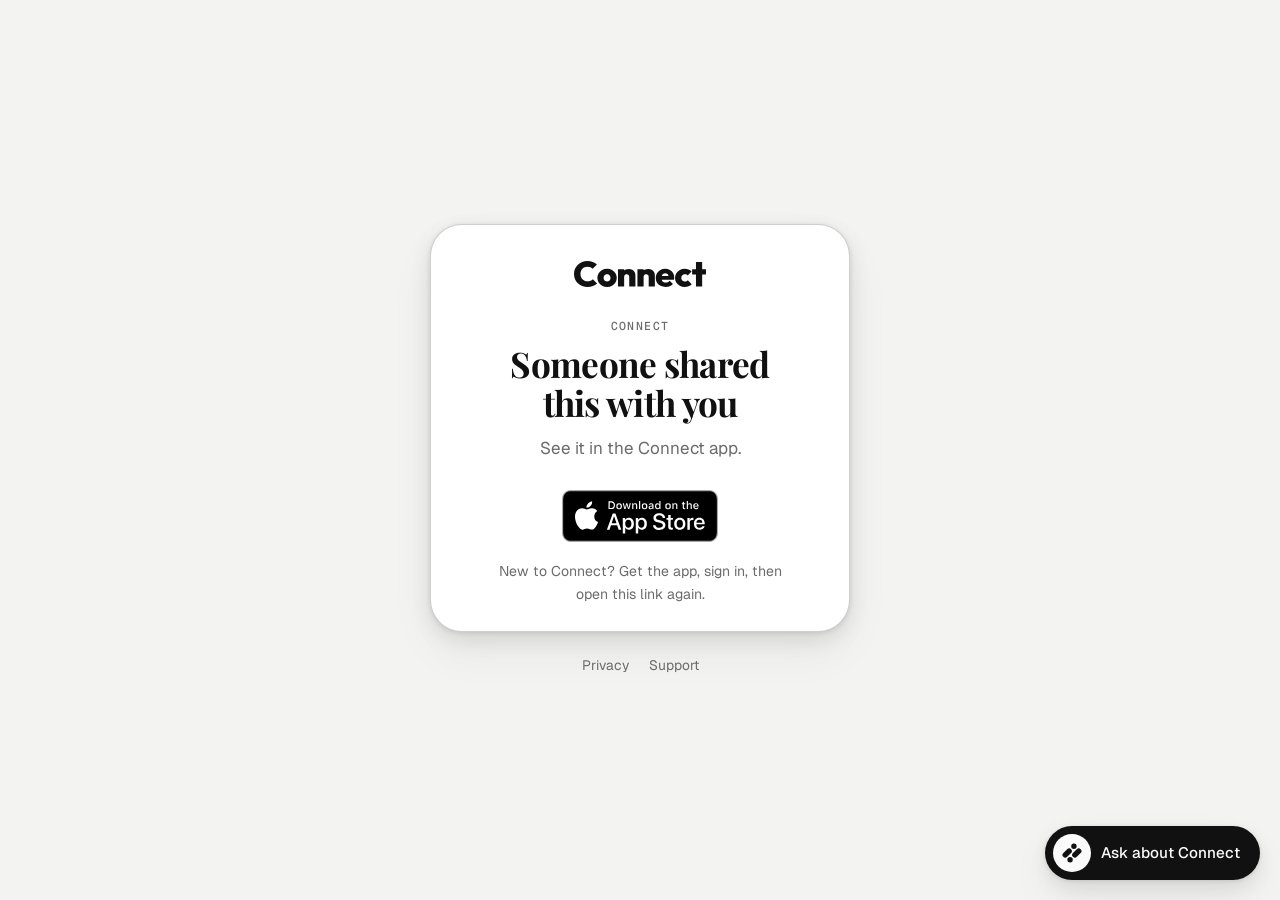
==== commit 9f2a65b4: "New Connect wordmark" ====
--- a/open/index.html
+++ b/open/index.html
@@ -25,7 +25,7 @@
 <body>
 <main class="share">
   <div class="share__card">
-    <a class="share__wm" href="https://getconnectapp.github.io/" aria-label="Connect"><svg viewBox="0 0 4150.5 856"><use href="../assets/sprite.svg#wm"/></svg></a>
+    <a class="share__wm" href="https://getconnectapp.github.io/" aria-label="Connect"><svg viewBox="0 0 3716.0 732.0"><use href="../assets/sprite.svg#wm"/></svg></a>
     <p class="label share__kind" id="kind">Connect</p>
     <h1 id="title">Someone shared this with you</h1>
     <p class="share__lead" id="lead">See it in the Connect app.</p>
--- a/assets/connect.css
+++ b/assets/connect.css
@@ -36,7 +36,8 @@
 button { font: inherit; color: inherit; background: none; border: 0; padding: 0; cursor: pointer; }
 :focus-visible { outline: 2px solid var(--ink); outline-offset: 3px; border-radius: 12px; }
 ::selection { background: var(--ink); color: var(--ground); }
-svg.i { width: 1em; height: 1em; flex: none; fill: currentColor; }
+svg { fill: currentColor; }
+svg.i { width: 1em; height: 1em; flex: none; }
 .wrap { max-width: 1240px; margin-inline: auto; padding-inline: clamp(16px, 4vw, 40px); }
 .label { font-family: var(--f-mono); font-size: .72rem; letter-spacing: .12em; text-transform: uppercase; color: var(--muted); font-weight: 500; }
 .display { font-family: var(--f-display); font-weight: 700; letter-spacing: -.022em; line-height: 1.02; }
